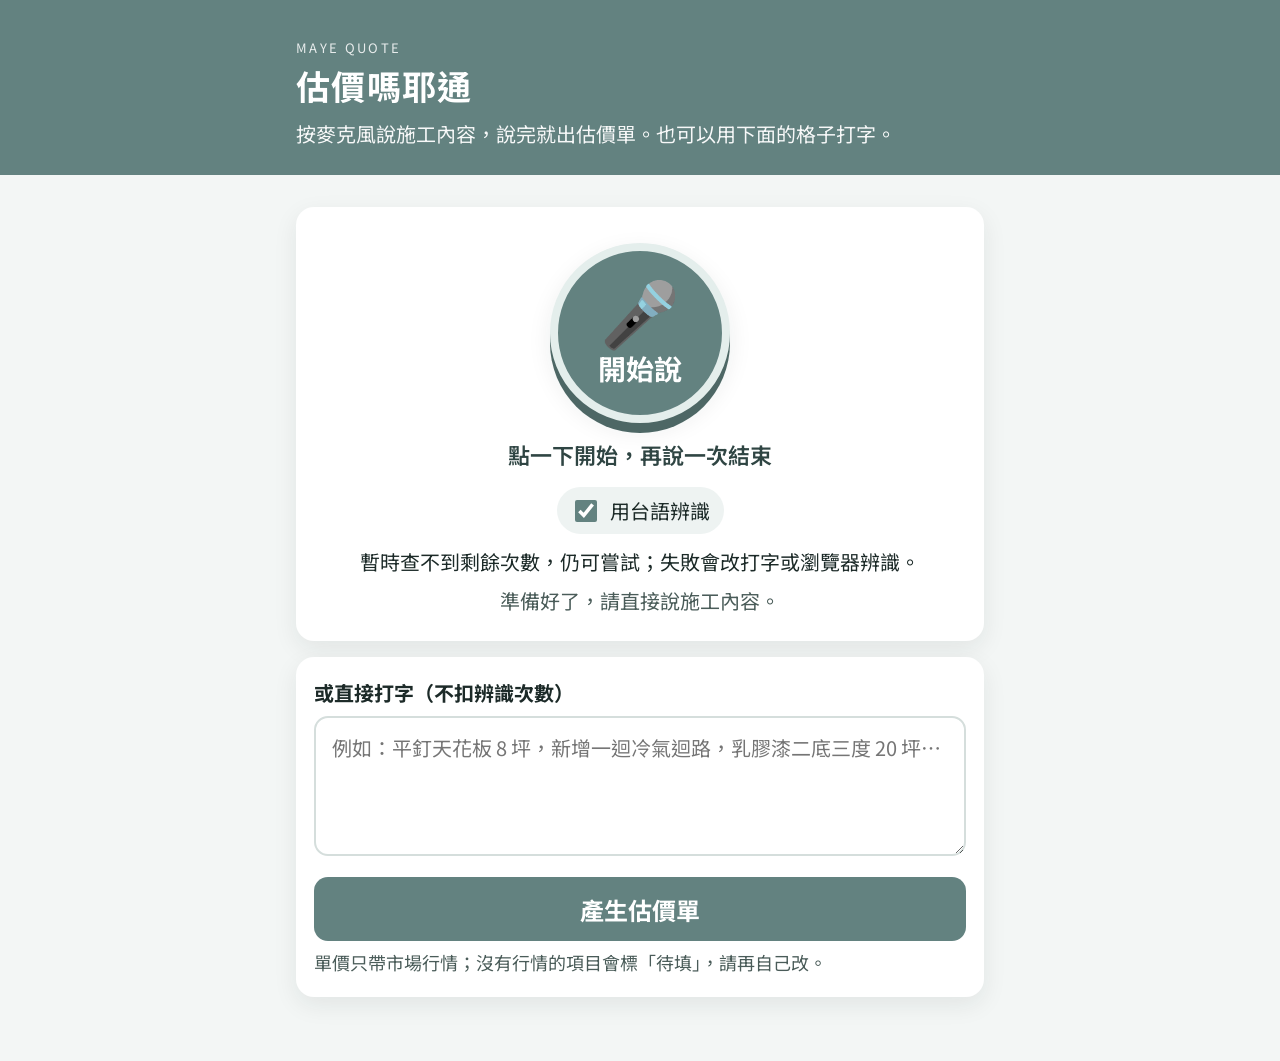
==== maye/index.html @ 54ed0e63 "估價嗎耶通 v1" ====
<!DOCTYPE html>
<html lang="zh-Hant">
<head>
  <meta charset="utf-8">
  <meta name="viewport" content="width=device-width, initial-scale=1, viewport-fit=cover">
  <meta name="theme-color" content="#638280">
  <title>估價嗎耶通</title>
  <link rel="preconnect" href="https://fonts.googleapis.com">
  <link rel="preconnect" href="https://fonts.gstatic.com" crossorigin>
  <link href="https://fonts.googleapis.com/css2?family=Noto+Sans+TC:wght@400;600;700;800&display=swap" rel="stylesheet">
  <link rel="stylesheet" href="styles.css?v=1">
</head>
<body>
  <header class="top no-print">
    <div class="wrap">
      <div class="brand">MAYE QUOTE</div>
      <h1>估價嗎耶通</h1>
      <p>按麥克風說施工內容，說完就出估價單。也可以用下面的格子打字。</p>
    </div>
  </header>

  <main class="wrap">
    <section id="home" class="view on" aria-label="首頁">
      <div class="card home-card">
        <div class="mic-wrap">
          <button type="button" id="mic" class="mic" aria-pressed="false" aria-label="開始錄音">
            <span class="ico" aria-hidden="true">🎤</span>
            <span id="mic-lab">開始說</span>
          </button>
          <div class="mic-hint" id="mic-hint">點一下開始，再說一次結束</div>
        </div>
        <div class="quota" id="quota-row" hidden>
          <label class="switch">
            <input type="checkbox" id="asr-on" checked>
            <span>用台語辨識</span>
          </label>
          <span id="quota-txt">正在查詢本月次數…</span>
        </div>
        <p class="status" id="status">準備好了，請直接說施工內容。</p>
      </div>

      <div class="card">
        <label class="lbl" for="speech">或直接打字（不扣辨識次數）</label>
        <textarea id="speech" class="ta" placeholder="例如：平釘天花板 8 坪，新增一迴冷氣迴路，乳膠漆二底三度 20 坪…"></textarea>
        <div class="actions">
          <button type="button" id="btn-make" class="btn lg">產生估價單</button>
        </div>
        <p class="hint">單價只帶市場行情；沒有行情的項目會標「待填」，請再自己改。</p>
      </div>
    </section>

    <section id="quote" class="view" aria-label="估價單">
      <div class="card">
        <div class="quote-head">
          <h2>估價單</h2>
          <button type="button" id="btn-back" class="btn ghost">回首頁再講一次</button>
        </div>
        <div class="spoken" id="spoken-box"></div>
        <div class="banner" id="fallback-banner">雲端分析沒有成功，已改用本機用語對照產生估價單，請再檢查數量與單價。</div>

        <h3>工程項目</h3>
        <div class="table-wrap">
          <div class="line-list" id="lines"></div>
        </div>
        <div class="actions">
          <button type="button" id="btn-add" class="btn sec">新增一列</button>
        </div>

        <div class="totals" id="totals"></div>
        <label class="tax-row"><input type="checkbox" id="tax" checked> 加 5% 營業稅</label>
      </div>

      <div class="card">
        <h2>估價單資訊（預設不印出）</h2>
        <p class="hint">這些只在這一頁填，每一項可單獨決定要不要出現在估價單上。</p>
        <div class="meta" id="meta-fields"></div>
      </div>

      <div class="card no-print">
        <h2>匯出與分享</h2>
        <div class="export">
          <button type="button" id="btn-copy" class="btn sec">複製文字</button>
          <button type="button" id="btn-line" class="btn">用 LINE 分享</button>
          <button type="button" id="btn-xlsx" class="btn sec">匯出 Excel</button>
          <button type="button" id="btn-pdf" class="btn sec">匯出 PDF</button>
        </div>
        <p class="status" id="export-status"></p>
      </div>
    </section>
  </main>

  <div id="print-sheet" aria-hidden="true"></div>

  <script src="ai-adapter.js?v=1"></script>
  <script src="app.js?v=1"></script>
</body>
</html>
---- maye/styles.css ----
:root{
  --green:#638280;
  --green-dark:#4d6765;
  --green-deep:#2f4543;
  --ink:#1c2a28;
  --muted:#4a5c59;
  --line:#d5dedc;
  --bg:#f3f6f5;
  --card:#fff;
  --warn:#8a3d2b;
  --warn-bg:#f8ece8;
  --ok:#2c6b4a;
  --shadow:0 8px 24px rgba(28,42,40,.08);
  --radius:18px;
  --tap:56px;
}
*{box-sizing:border-box}
html,body{margin:0;padding:0;background:var(--bg);color:var(--ink);
  font-family:"Noto Sans TC","PingFang TC","Microsoft JhengHei",sans-serif;
  font-size:20px;line-height:1.55;-webkit-text-size-adjust:100%;}
body{min-height:100dvh}
button,input,select,textarea{font:inherit;color:inherit}
button{cursor:pointer}
h1,h2,h3{margin:0;line-height:1.3;font-weight:700}
.wrap{max-width:720px;margin:0 auto;padding:16px 16px 48px}
.top{background:var(--green);color:#fff;padding:22px 16px 26px}
.top .wrap{padding-bottom:0}
.brand{font-size:13px;letter-spacing:.18em;opacity:.85;margin-bottom:6px}
.top h1{font-size:34px;letter-spacing:.04em}
.top p{margin:10px 0 0;font-size:20px;opacity:.95}
.card{background:var(--card);border-radius:var(--radius);box-shadow:var(--shadow);
  padding:20px 18px;margin:16px 0}
.home-card{text-align:center;padding:28px 18px 24px}
.mic-wrap{display:flex;flex-direction:column;align-items:center;gap:14px;margin:8px 0 6px}
.mic{
  width:180px;height:180px;border-radius:50%;border:8px solid #e4eeec;
  background:var(--green);color:#fff;font-size:28px;font-weight:700;
  box-shadow:0 10px 0 var(--green-dark), var(--shadow);
  display:flex;flex-direction:column;align-items:center;justify-content:center;gap:6px;
  -webkit-user-select:none;user-select:none;touch-action:manipulation;
}
.mic .ico{font-size:64px;line-height:1}
.mic:active,.mic.is-down{transform:translateY(3px);box-shadow:0 7px 0 var(--green-dark), var(--shadow)}
.mic.is-rec{background:#b42318;border-color:#f4c7c3;box-shadow:0 10px 0 #8a1a12, var(--shadow);animation:pulse 1.2s ease-in-out infinite}
.mic.is-busy{opacity:.75}
@keyframes pulse{50%{transform:scale(1.03)}}
.mic-hint{font-size:22px;color:var(--green-deep);font-weight:600}
.status{min-height:1.6em;margin:8px 0 0;color:var(--muted)}
.status.err{color:var(--warn);font-weight:600}
.quota{display:flex;align-items:center;justify-content:center;gap:12px;flex-wrap:wrap;
  margin:16px 0 4px;font-size:20px}
.switch{display:flex;align-items:center;gap:10px;background:#eef3f2;border-radius:999px;padding:8px 14px}
.switch input{width:22px;height:22px;accent-color:var(--green)}
.ta{width:100%;min-height:140px;border:2px solid var(--line);border-radius:14px;
  padding:14px 16px;resize:vertical;background:#fff}
.ta:focus{outline:3px solid #b8d0cd;border-color:var(--green)}
.actions{display:flex;flex-wrap:wrap;gap:12px;margin-top:14px}
.btn{min-height:var(--tap);padding:12px 22px;border:0;border-radius:14px;
  background:var(--green);color:#fff;font-weight:700;font-size:22px;flex:1 1 160px}
.btn:disabled{opacity:.5;cursor:not-allowed}
.btn.sec{background:#fff;color:var(--green-deep);border:2px solid var(--green)}
.btn.ghost{background:#eef3f2;color:var(--ink);flex:0 1 auto}
.btn.warn{background:#b42318}
.btn.lg{font-size:24px;min-height:64px}
label.lbl{display:block;font-weight:700;margin:0 0 8px}
.hint{color:var(--muted);font-size:18px;margin:8px 0 0}
.view{display:none}
.view.on{display:block}
.quote-head{display:flex;justify-content:space-between;align-items:flex-start;gap:12px;flex-wrap:wrap}
.spoken{background:#eef3f2;border-radius:12px;padding:12px 14px;margin:12px 0;font-size:18px;color:var(--muted)}
.table-wrap{margin:10px 0 16px}
.line-list{display:flex;flex-direction:column;gap:12px}
.line-card{border:2px solid var(--line);border-radius:14px;padding:12px 12px 10px;background:#fff}
.line-card .name-row{display:flex;align-items:center;gap:8px;margin-bottom:10px}
.line-card .name-row input{flex:1;min-height:52px;border:2px solid var(--line);border-radius:10px;padding:8px 12px;font-weight:700}
.line-card .grid{display:grid;grid-template-columns:1fr 1fr;gap:10px}
.line-card .cell{display:flex;flex-direction:column;gap:4px}
.line-card .cell span{font-size:16px;color:var(--muted);font-weight:700}
.line-card input[type=text],.line-card input[inputmode]{
  width:100%;min-height:52px;border:2px solid var(--line);border-radius:10px;padding:8px 10px;background:#fff}
.line-card .amt{font-variant-numeric:tabular-nums;font-weight:800;font-size:24px;color:var(--green-deep);min-height:52px;display:flex;align-items:center}
.line-card .foot{display:flex;justify-content:flex-end;margin-top:8px}
.pending{display:inline-block;margin-left:6px;background:var(--warn-bg);color:var(--warn);
  font-size:16px;font-weight:700;padding:2px 8px;border-radius:999px;vertical-align:middle}
.meta{display:flex;flex-direction:column;gap:14px;margin:8px 0 18px}
.field{background:#f8faf9;border:1px solid var(--line);border-radius:14px;padding:14px}
.field .row{display:flex;gap:10px;align-items:center;flex-wrap:wrap}
.field input[type=text],.field input[type=number],.field select{
  flex:1 1 180px;min-height:48px;border:2px solid var(--line);border-radius:10px;padding:8px 12px;background:#fff}
.vis{display:flex;align-items:center;gap:8px;font-size:18px;color:var(--muted);white-space:nowrap}
.vis input{width:22px;height:22px;accent-color:var(--green)}
.totals{background:#eef3f2;border-radius:14px;padding:16px 18px;margin:8px 0 16px;font-size:22px}
.totals div{display:flex;justify-content:space-between;gap:12px;margin:4px 0}
.totals .grand{font-size:28px;font-weight:800;color:var(--green-deep);margin-top:8px}
.tax-row{display:flex;align-items:center;gap:10px;margin:8px 0 0;font-weight:700}
.tax-row input{width:24px;height:24px;accent-color:var(--green)}
.export{display:grid;grid-template-columns:1fr 1fr;gap:12px}
@media(max-width:420px){.export{grid-template-columns:1fr}}
.banner{background:var(--warn-bg);color:var(--warn);border-radius:12px;padding:12px 14px;margin:8px 0;display:none}
.banner.on{display:block}
#print-sheet{display:none}
@media print{
  body{background:#fff}
  .top,.no-print,#home{display:none!important}
  #quote.view{display:block!important}
  #print-sheet{display:block;font-size:14px;color:#000;max-width:190mm;margin:0 auto}
  .card,.actions,.meta,.table-wrap,table.lines,.totals,.spoken,.quote-head{display:none!important}
}
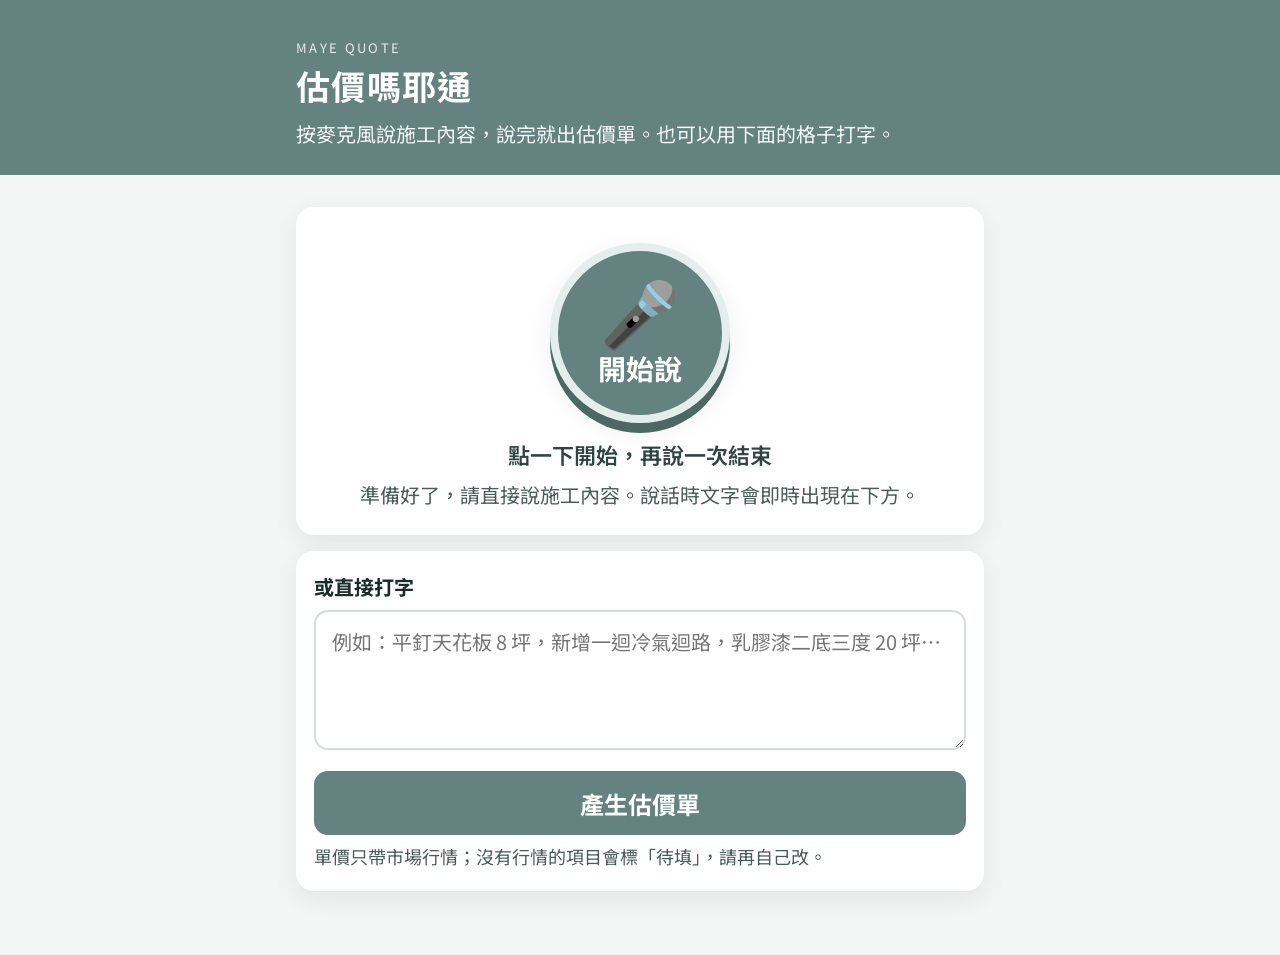
==== commit 1febee39: "估價嗎耶通 v2：瀏覽器語音＋AI 台語術語還原" ====
--- a/maye/index.html
+++ b/maye/index.html
@@ -8,7 +8,7 @@
   <link rel="preconnect" href="https://fonts.googleapis.com">
   <link rel="preconnect" href="https://fonts.gstatic.com" crossorigin>
   <link href="https://fonts.googleapis.com/css2?family=Noto+Sans+TC:wght@400;600;700;800&display=swap" rel="stylesheet">
-  <link rel="stylesheet" href="styles.css?v=1">
+  <link rel="stylesheet" href="styles.css?v=2">
 </head>
 <body>
   <header class="top no-print">
@@ -29,18 +29,14 @@
           </button>
           <div class="mic-hint" id="mic-hint">點一下開始，再說一次結束</div>
         </div>
-        <div class="quota" id="quota-row" hidden>
-          <label class="switch">
-            <input type="checkbox" id="asr-on" checked>
-            <span>用台語辨識</span>
-          </label>
-          <span id="quota-txt">正在查詢本月次數…</span>
+        <div class="banner unavail" id="speech-unavail" hidden>
+          這個瀏覽器沒有內建語音辨識。請改用下面的格子打字，或使用手機鍵盤上的麥克風聽寫，或用 Safari／Chrome 開啟。
         </div>
-        <p class="status" id="status">準備好了，請直接說施工內容。</p>
+        <p class="status" id="status">準備好了，請直接說施工內容。說話時文字會即時出現在下方。</p>
       </div>
 
       <div class="card">
-        <label class="lbl" for="speech">或直接打字（不扣辨識次數）</label>
+        <label class="lbl" for="speech">或直接打字</label>
         <textarea id="speech" class="ta" placeholder="例如：平釘天花板 8 坪，新增一迴冷氣迴路，乳膠漆二底三度 20 坪…"></textarea>
         <div class="actions">
           <button type="button" id="btn-make" class="btn lg">產生估價單</button>
@@ -91,7 +87,7 @@
 
   <div id="print-sheet" aria-hidden="true"></div>
 
-  <script src="ai-adapter.js?v=1"></script>
-  <script src="app.js?v=1"></script>
+  <script src="ai-adapter.js?v=2"></script>
+  <script src="app.js?v=2"></script>
 </body>
 </html>
--- a/maye/styles.css
+++ b/maye/styles.css
@@ -106,3 +106,12 @@
   #print-sheet{display:block;font-size:14px;color:#000;max-width:190mm;margin:0 auto}
   .card,.actions,.meta,.table-wrap,table.lines,.totals,.spoken,.quote-head{display:none!important}
 }
+
+.banner.unavail{display:none;font-size:22px;line-height:1.6;font-weight:700;padding:16px 16px}
+.banner.unavail.on{display:block}
+.spoken{background:#eef3f2;border-radius:12px;padding:14px 16px;margin:12px 0;color:var(--ink)}
+.spoken .row{margin:0 0 8px}
+.spoken .lab{display:block;font-size:16px;color:var(--muted);font-weight:700;margin-bottom:2px}
+.spoken .val{font-size:20px}
+.spoken .hint{margin:8px 0 0}
+.mic:disabled{opacity:.45;cursor:not-allowed;box-shadow:none}
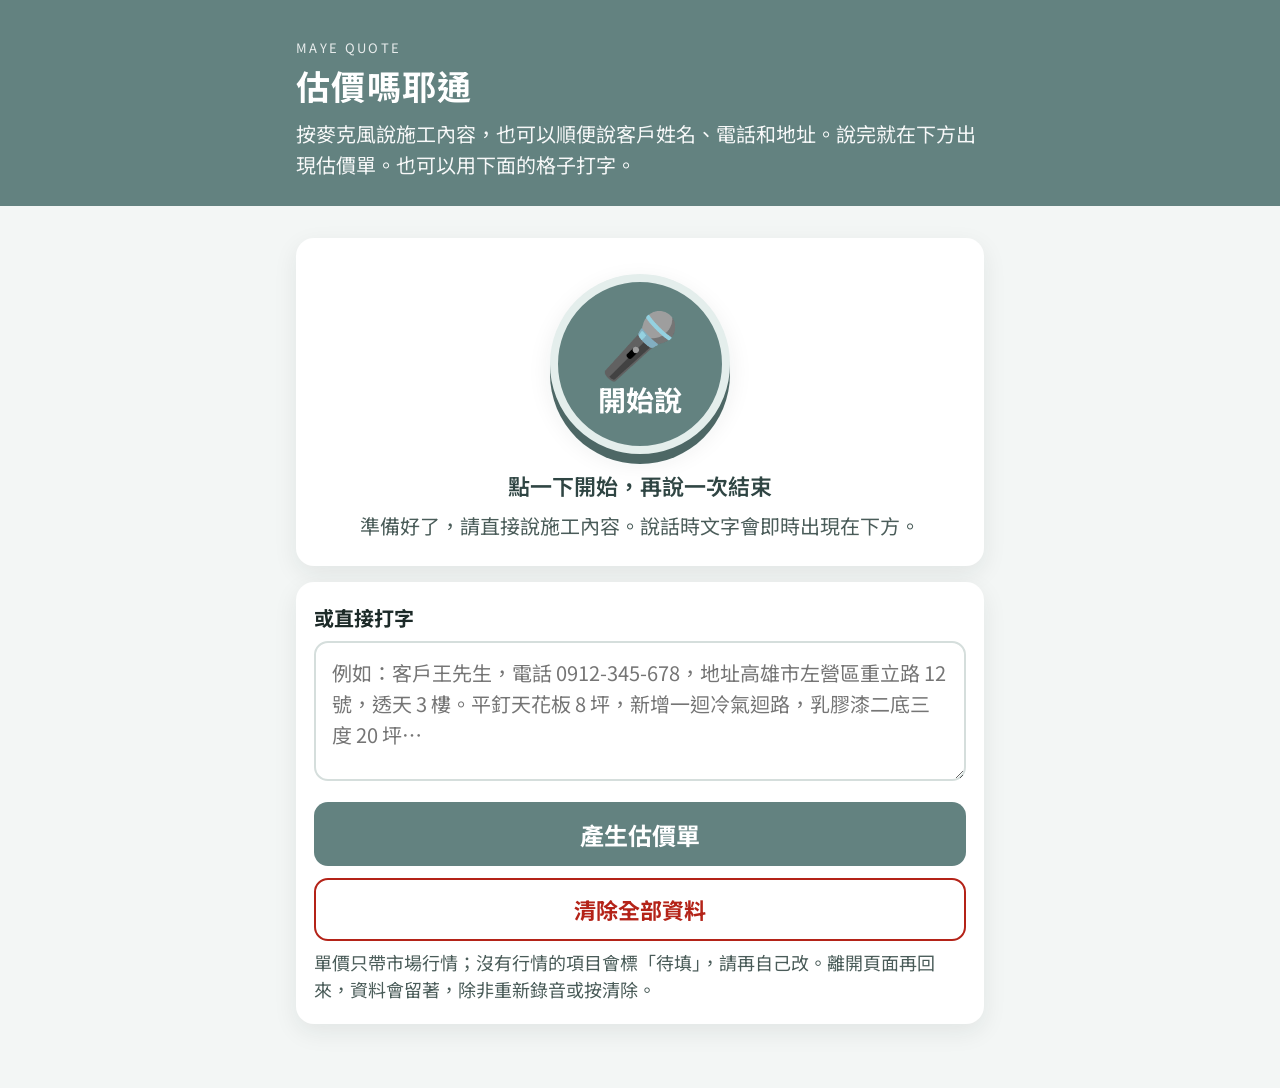
==== commit 1b7da0ec: "估價嗎耶通 v3：口述客戶資料、同一頁估價單、資料保留、下載視窗選 PDF／Excel" ====
--- a/maye/index.html
+++ b/maye/index.html
@@ -8,19 +8,19 @@
   <link rel="preconnect" href="https://fonts.googleapis.com">
   <link rel="preconnect" href="https://fonts.gstatic.com" crossorigin>
   <link href="https://fonts.googleapis.com/css2?family=Noto+Sans+TC:wght@400;600;700;800&display=swap" rel="stylesheet">
-  <link rel="stylesheet" href="styles.css?v=2">
+  <link rel="stylesheet" href="styles.css?v=3">
 </head>
 <body>
   <header class="top no-print">
     <div class="wrap">
       <div class="brand">MAYE QUOTE</div>
       <h1>估價嗎耶通</h1>
-      <p>按麥克風說施工內容，說完就出估價單。也可以用下面的格子打字。</p>
+      <p>按麥克風說施工內容，也可以順便說客戶姓名、電話和地址。說完就在下方出現估價單。也可以用下面的格子打字。</p>
     </div>
   </header>
 
   <main class="wrap">
-    <section id="home" class="view on" aria-label="首頁">
+    <section id="home" aria-label="口述與輸入">
       <div class="card home-card">
         <div class="mic-wrap">
           <button type="button" id="mic" class="mic" aria-pressed="false" aria-label="開始錄音">
@@ -37,19 +37,20 @@
 
       <div class="card">
         <label class="lbl" for="speech">或直接打字</label>
-        <textarea id="speech" class="ta" placeholder="例如：平釘天花板 8 坪，新增一迴冷氣迴路，乳膠漆二底三度 20 坪…"></textarea>
+        <textarea id="speech" class="ta" placeholder="例如：客戶王先生，電話 0912-345-678，地址高雄市左營區重立路 12 號，透天 3 樓。平釘天花板 8 坪，新增一迴冷氣迴路，乳膠漆二底三度 20 坪…"></textarea>
         <div class="actions">
           <button type="button" id="btn-make" class="btn lg">產生估價單</button>
+          <button type="button" id="btn-clear" class="btn sec danger">清除全部資料</button>
         </div>
-        <p class="hint">單價只帶市場行情；沒有行情的項目會標「待填」，請再自己改。</p>
+        <p class="hint">單價只帶市場行情；沒有行情的項目會標「待填」，請再自己改。離開頁面再回來，資料會留著，除非重新錄音或按清除。</p>
       </div>
     </section>
 
-    <section id="quote" class="view" aria-label="估價單">
+    <section id="quote" class="view quote-panel" aria-label="估價單">
       <div class="card">
         <div class="quote-head">
           <h2>估價單</h2>
-          <button type="button" id="btn-back" class="btn ghost">回首頁再講一次</button>
+          <button type="button" id="btn-top" class="btn ghost">回到上方</button>
         </div>
         <div class="spoken" id="spoken-box"></div>
         <div class="banner" id="fallback-banner">雲端分析沒有成功，已改用本機用語對照產生估價單，請再檢查數量與單價。</div>
@@ -67,27 +68,33 @@
       </div>
 
       <div class="card">
-        <h2>估價單資訊（預設不印出）</h2>
-        <p class="hint">這些只在這一頁填，每一項可單獨決定要不要出現在估價單上。</p>
+        <h2>估價單資訊（預設不印出；口述有提到的會自動填上並呈現）</h2>
+        <p class="hint">這些可以再改。每一項可單獨決定要不要出現在估價單上。沒有說到的欄位會留白，不會自己編造。</p>
         <div class="meta" id="meta-fields"></div>
       </div>
 
       <div class="card no-print">
-        <h2>匯出與分享</h2>
+        <h2>下載</h2>
         <div class="export">
-          <button type="button" id="btn-copy" class="btn sec">複製文字</button>
-          <button type="button" id="btn-line" class="btn">用 LINE 分享</button>
-          <button type="button" id="btn-xlsx" class="btn sec">匯出 Excel</button>
-          <button type="button" id="btn-pdf" class="btn sec">匯出 PDF</button>
+          <button type="button" id="btn-download" class="btn lg">下載報價單</button>
         </div>
         <p class="status" id="export-status"></p>
       </div>
     </section>
   </main>
 
+  <div id="modal" class="modal" hidden>
+    <div class="modal-backdrop" data-modal-close="1"></div>
+    <div class="modal-box" role="dialog" aria-modal="true" aria-labelledby="modal-title">
+      <h2 id="modal-title">下載報價單</h2>
+      <p id="modal-desc" class="hint">請選擇要下載的檔案格式。</p>
+      <div id="modal-actions" class="actions modal-actions"></div>
+    </div>
+  </div>
+
   <div id="print-sheet" aria-hidden="true"></div>
 
-  <script src="ai-adapter.js?v=2"></script>
-  <script src="app.js?v=2"></script>
+  <script src="ai-adapter.js?v=3"></script>
+  <script src="app.js?v=3"></script>
 </body>
 </html>
--- a/maye/styles.css
+++ b/maye/styles.css
@@ -115,3 +115,24 @@
 .spoken .val{font-size:20px}
 .spoken .hint{margin:8px 0 0}
 .mic:disabled{opacity:.45;cursor:not-allowed;box-shadow:none}
+
+.btn.danger{background:#fff;color:#b42318;border:2px solid #b42318}
+#btn-clear{flex:1 1 100%}
+#btn-download{flex:1 1 100%}
+.quote-panel{display:none}
+.quote-panel.on{display:block}
+.modal{position:fixed;inset:0;z-index:80;display:flex;align-items:flex-end;justify-content:center;
+  padding:16px;padding-bottom:max(16px,env(safe-area-inset-bottom))}
+.modal[hidden]{display:none!important}
+.modal-backdrop{position:absolute;inset:0;background:rgba(28,42,40,.45)}
+.modal-box{position:relative;background:#fff;border-radius:22px 22px 16px 16px;padding:24px 18px 18px;
+  width:100%;max-width:520px;box-shadow:0 16px 40px rgba(28,42,40,.2);z-index:1}
+.modal-box h2{font-size:28px;margin-bottom:8px}
+.modal-box .hint{font-size:20px;margin:0 0 16px}
+.modal-actions{flex-direction:column;gap:12px;margin-top:0}
+.modal-actions .btn{flex:1 1 auto;width:100%;min-height:64px;font-size:24px}
+body.modal-open{overflow:hidden}
+@media(min-width:600px){
+  .modal{align-items:center}
+  .modal-box{border-radius:22px}
+}
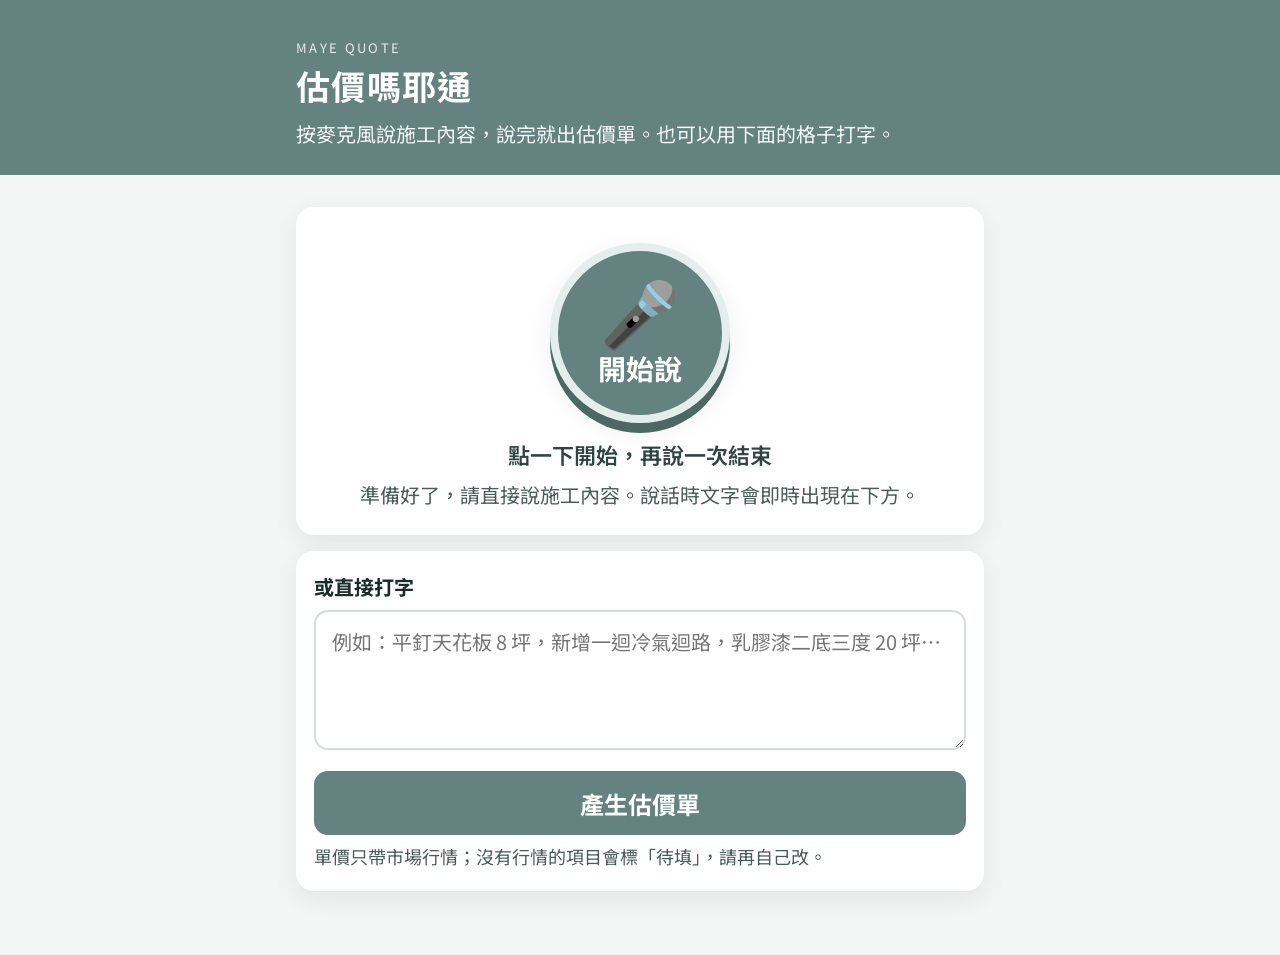
==== commit cd86c350: "還原估價嗎耶通 v2 到 maye/" ====
--- a/maye/index.html
+++ b/maye/index.html
@@ -8,19 +8,19 @@
   <link rel="preconnect" href="https://fonts.googleapis.com">
   <link rel="preconnect" href="https://fonts.gstatic.com" crossorigin>
   <link href="https://fonts.googleapis.com/css2?family=Noto+Sans+TC:wght@400;600;700;800&display=swap" rel="stylesheet">
-  <link rel="stylesheet" href="styles.css?v=3">
+  <link rel="stylesheet" href="styles.css?v=2">
 </head>
 <body>
   <header class="top no-print">
     <div class="wrap">
       <div class="brand">MAYE QUOTE</div>
       <h1>估價嗎耶通</h1>
-      <p>按麥克風說施工內容，也可以順便說客戶姓名、電話和地址。說完就在下方出現估價單。也可以用下面的格子打字。</p>
+      <p>按麥克風說施工內容，說完就出估價單。也可以用下面的格子打字。</p>
     </div>
   </header>
 
   <main class="wrap">
-    <section id="home" aria-label="口述與輸入">
+    <section id="home" class="view on" aria-label="首頁">
       <div class="card home-card">
         <div class="mic-wrap">
           <button type="button" id="mic" class="mic" aria-pressed="false" aria-label="開始錄音">
@@ -37,20 +37,19 @@
 
       <div class="card">
         <label class="lbl" for="speech">或直接打字</label>
-        <textarea id="speech" class="ta" placeholder="例如：客戶王先生，電話 0912-345-678，地址高雄市左營區重立路 12 號，透天 3 樓。平釘天花板 8 坪，新增一迴冷氣迴路，乳膠漆二底三度 20 坪…"></textarea>
+        <textarea id="speech" class="ta" placeholder="例如：平釘天花板 8 坪，新增一迴冷氣迴路，乳膠漆二底三度 20 坪…"></textarea>
         <div class="actions">
           <button type="button" id="btn-make" class="btn lg">產生估價單</button>
-          <button type="button" id="btn-clear" class="btn sec danger">清除全部資料</button>
         </div>
-        <p class="hint">單價只帶市場行情；沒有行情的項目會標「待填」，請再自己改。離開頁面再回來，資料會留著，除非重新錄音或按清除。</p>
+        <p class="hint">單價只帶市場行情；沒有行情的項目會標「待填」，請再自己改。</p>
       </div>
     </section>
 
-    <section id="quote" class="view quote-panel" aria-label="估價單">
+    <section id="quote" class="view" aria-label="估價單">
       <div class="card">
         <div class="quote-head">
           <h2>估價單</h2>
-          <button type="button" id="btn-top" class="btn ghost">回到上方</button>
+          <button type="button" id="btn-back" class="btn ghost">回首頁再講一次</button>
         </div>
         <div class="spoken" id="spoken-box"></div>
         <div class="banner" id="fallback-banner">雲端分析沒有成功，已改用本機用語對照產生估價單，請再檢查數量與單價。</div>
@@ -68,33 +67,27 @@
       </div>
 
       <div class="card">
-        <h2>估價單資訊（預設不印出；口述有提到的會自動填上並呈現）</h2>
-        <p class="hint">這些可以再改。每一項可單獨決定要不要出現在估價單上。沒有說到的欄位會留白，不會自己編造。</p>
+        <h2>估價單資訊（預設不印出）</h2>
+        <p class="hint">這些只在這一頁填，每一項可單獨決定要不要出現在估價單上。</p>
         <div class="meta" id="meta-fields"></div>
       </div>
 
       <div class="card no-print">
-        <h2>下載</h2>
+        <h2>匯出與分享</h2>
         <div class="export">
-          <button type="button" id="btn-download" class="btn lg">下載報價單</button>
+          <button type="button" id="btn-copy" class="btn sec">複製文字</button>
+          <button type="button" id="btn-line" class="btn">用 LINE 分享</button>
+          <button type="button" id="btn-xlsx" class="btn sec">匯出 Excel</button>
+          <button type="button" id="btn-pdf" class="btn sec">匯出 PDF</button>
         </div>
         <p class="status" id="export-status"></p>
       </div>
     </section>
   </main>
 
-  <div id="modal" class="modal" hidden>
-    <div class="modal-backdrop" data-modal-close="1"></div>
-    <div class="modal-box" role="dialog" aria-modal="true" aria-labelledby="modal-title">
-      <h2 id="modal-title">下載報價單</h2>
-      <p id="modal-desc" class="hint">請選擇要下載的檔案格式。</p>
-      <div id="modal-actions" class="actions modal-actions"></div>
-    </div>
-  </div>
-
   <div id="print-sheet" aria-hidden="true"></div>
 
-  <script src="ai-adapter.js?v=3"></script>
-  <script src="app.js?v=3"></script>
+  <script src="ai-adapter.js?v=2"></script>
+  <script src="app.js?v=2"></script>
 </body>
 </html>
--- a/maye/styles.css
+++ b/maye/styles.css
@@ -115,24 +115,3 @@
 .spoken .val{font-size:20px}
 .spoken .hint{margin:8px 0 0}
 .mic:disabled{opacity:.45;cursor:not-allowed;box-shadow:none}
-
-.btn.danger{background:#fff;color:#b42318;border:2px solid #b42318}
-#btn-clear{flex:1 1 100%}
-#btn-download{flex:1 1 100%}
-.quote-panel{display:none}
-.quote-panel.on{display:block}
-.modal{position:fixed;inset:0;z-index:80;display:flex;align-items:flex-end;justify-content:center;
-  padding:16px;padding-bottom:max(16px,env(safe-area-inset-bottom))}
-.modal[hidden]{display:none!important}
-.modal-backdrop{position:absolute;inset:0;background:rgba(28,42,40,.45)}
-.modal-box{position:relative;background:#fff;border-radius:22px 22px 16px 16px;padding:24px 18px 18px;
-  width:100%;max-width:520px;box-shadow:0 16px 40px rgba(28,42,40,.2);z-index:1}
-.modal-box h2{font-size:28px;margin-bottom:8px}
-.modal-box .hint{font-size:20px;margin:0 0 16px}
-.modal-actions{flex-direction:column;gap:12px;margin-top:0}
-.modal-actions .btn{flex:1 1 auto;width:100%;min-height:64px;font-size:24px}
-body.modal-open{overflow:hidden}
-@media(min-width:600px){
-  .modal{align-items:center}
-  .modal-box{border-radius:22px}
-}
